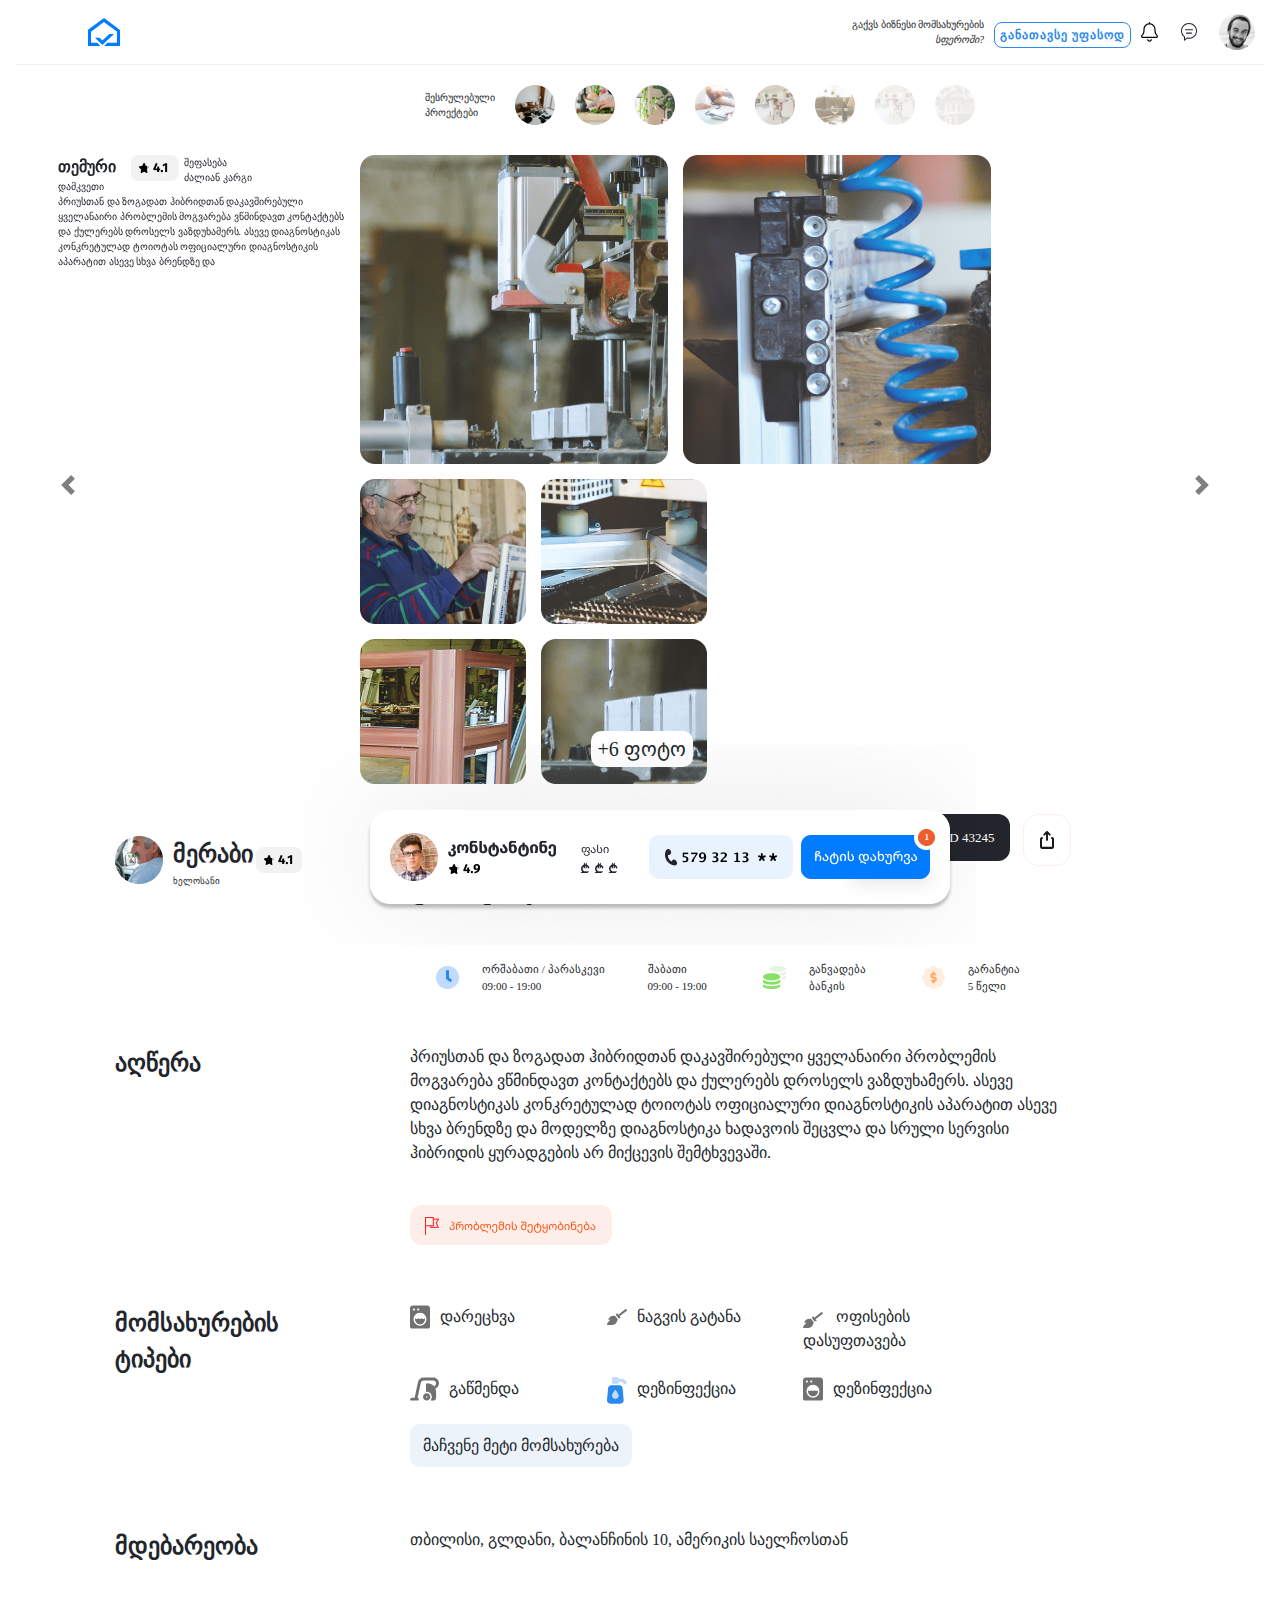
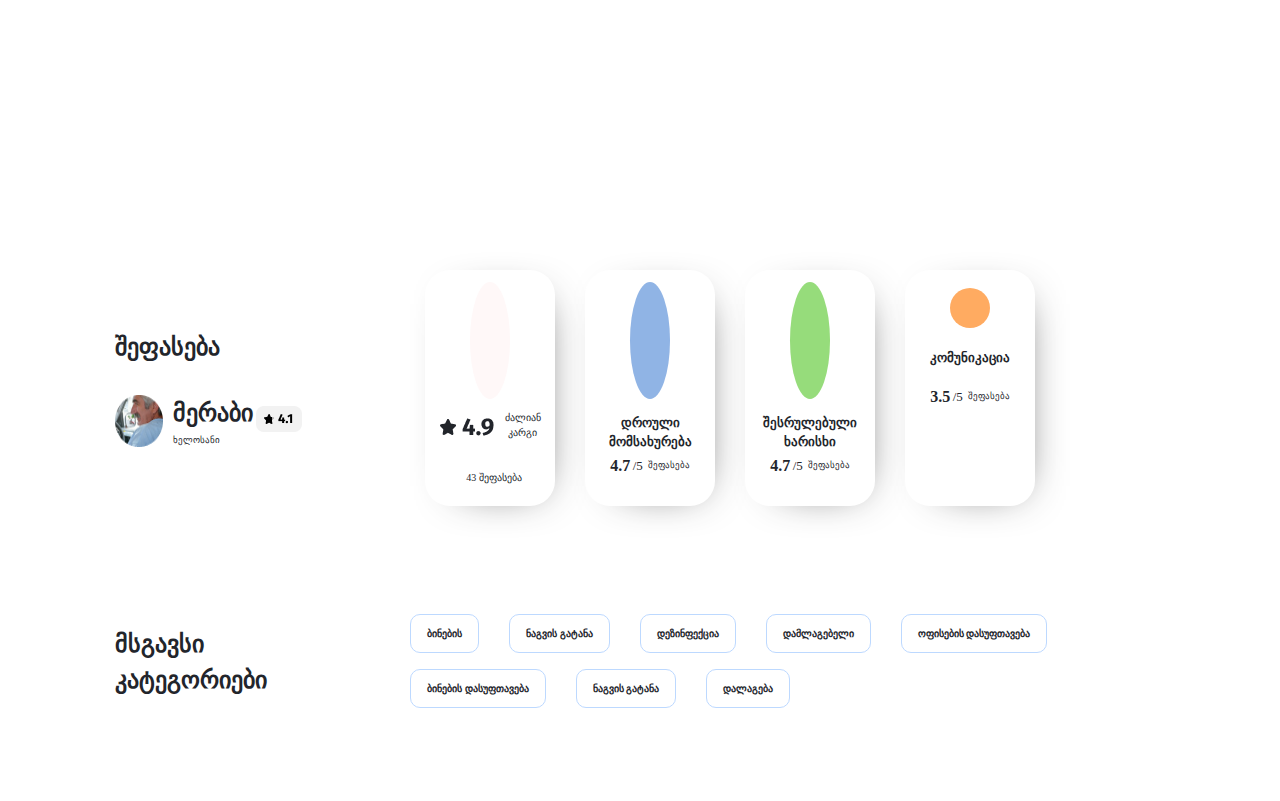
==== index1.html @ 474f7576 "temporary file" ====
<!DOCTYPE html>
<html lang="en">
<head>
    <meta charset="UTF-8">
    <meta name="viewport" content="width=device-width, initial-scale=1.0">
    <link rel="stylesheet" href="styles.css">
    <link rel="stylesheet"href="https://maxcdn.bootstrapcdn.com/bootstrap/4.5.0/css/bootstrap.min.css">

    <script src="https://ajax.googleapis.com/ajax/libs/jquery/3.5.1/jquery.min.js"></script>
    <script src="https://cdnjs.cloudflare.com/ajax/libs/popper.js/1.16.0/umd/popper.min.js"></script>
    <script src="https://maxcdn.bootstrapcdn.com/bootstrap/4.5.0/js/bootstrap.min.js"></script>
    <script src="awesome.js"></script>
    <title>Servisebi-Page</title>
</head>
<body>
    <!------------------------------------------------------------ Header
    ------------------------------------------------------------------->
    <div class="container-fluid justify-content-center">
        <header class="header mb-20 d-flex align-items-center" style="padding-left: 7.3rem">
            
            <div class="flex-grow-1">
                <a href="#">
                    <img class="logo" src="./icons/header/Combined Shape.svg" alt="logo">
                </a>
            </div>
                <div class="header__text d-flex">
                    <div class="d-flex flex-column">
                        <span class="header__text--1">გაქვს ბიზნესი მომსახურების</span>
                        <span class="header__text--2 text-right"> სფეროში?</span>
                    </div>
                    <a href="#">
                        <span class="header__text--3 align-self-center">განათავსე უფასოდ</span>
                    </a>   
                </div>
                <div class="header__icons">
                    <a href="#" class="">
                        <img src="./icons/header/1.svg" alt="bell">
                    </a>
                    <a href="#">
                        <img src="./icons/header/3.svg" alt="comments">
                    </a>
                    <a href="#">
                        <img src="./icons/header/2.svg" alt="profile">
                    </a>
                </div>
               
            
        </header> 
    </div>
    <!------------------------------------------- /Header -------------------------------------------------------------------->

    <!---------------------------------------------------- PROJECTS
    ---------------------------------------------------->
    <div class="container-fluid">
        <section class="done-projects pl-100 pb-30">
            
                <div class="row">
                    <div class="col-12 done d-flex justify-content-center align-items-center">
                            <div class="d-flex flex-column">
                                <span>შესრულებული</span>
                                <span>პროექტები</span>
                            </div>
                            <img src="./icons/stories/1.svg" alt="">
                            <img src="./icons/stories/2.svg" alt="">
                            <img src="./icons/stories/3.svg" alt="">
                            <img src="./icons/stories/4.svg" alt="">
                            <img src="./icons/stories/5.svg" alt="">
                            <img src="./icons/stories/6.png" alt="">
                            <img src="./icons/stories/7.png" alt="">
                            <img src="./icons/stories/8.png" alt="">
                    </div>
                </div>      
        </section>
    </div>
  <!------------------------------------------------------- /Done Projects -------------------------------------------------->
    <!------------------------------------------------------------SLIDER ----------------------------------------->
    <div class="row justify-content-center" style="padding-left: 7.3rem">
       
            <div id="carouselExampleIndicators" class="carousel slide" data-ride="carousel">
                <ol class="carousel-indicators">
                <li data-target="#carouselExampleIndicators" data-slide-to="0" class="active"></li>
                <li data-target="#carouselExampleIndicators" data-slide-to="1"></li>
                <li data-target="#carouselExampleIndicators" data-slide-to="2"></li>
                </ol>
                <div class="carousel-inner">


                <div class="carousel-item active">
                    <div class="row">
                        <div class="col-3 d-flex flex-column">

                            <div class="d-flex">
                                <div class="d-flex flex-column pr-4">
                                    <span class="normal-size font-weight-bold">თემური</span>
                                    <span>დამკვეთი</span>
                                </div>

                                <div>
                                    <img class="img-fluid" src="./icons/user/1.png" alt="star-4.1">
                                </div>
                                <div class="d-flex flex-column pl-2">
                                    <span>შეფასება</span> 
                                    <span>ძალიან კარგი</span>
                                </div>
                            </div>
                            <p>
                                პრიუსთან და ზოგადათ ჰიბრიდთან დაკავშირებული ყველანაირი პრობლემის მოგვარება ვწმინდავთ კონტაქტებს და
                                ქულერებს დროსელს ვაზდუხამერს.
                                ასევე დიაგნოსტიკას კონკრეტულად ტოიოტას ოფიციალური დიაგნოსტიკის აპარატით ასევე სხვა ბრენდზე და
                            </p>

                        </div>

                        <div class="col-9 d-flex flex-column align-self-center">

                            <div class="row d-flex">
                                <div class="col- pr-4 pb-4">
                                    <img class="img-fluid" src="./icons/user/2.png" alt="">
                                </div>
                                <div class="col- pr-4 pb-4">
                                    <img  class="img-fluid" src="./icons/user/3.png" alt="">
                                </div>
            
                                <div class="d-flex flex-column">
            
                                    <div class="d-flex">
                                        <div class="col- pr-4 pb-4"">
                                            <img class="img-fluid" src="./icons/user/4.png" alt="">
                                        </div>
                                        <div class="col-">
                                            <img class="img-fluid" src="./icons/user/5.png" alt="">
                                        </div>
                                    </div>
            
                                    <div class="d-flex">
                                        <div class="col- pr-4"">
                                            <img class="img-fluid" src="./icons/user/6.png" alt="">
                                        </div>
                                        <div class="col-">
                                            <img class="position-relative img-fluid"
                                            src="./icons/user/7.png" alt="">
                                            <div>
                                                <a class="extra-photo"href="#"><span>+6 ფოტო</span></a>
                                            </div>
                                            
                                        </div>
                                    </div>
                                
                                </div>
                            </div>
            
                        </div>
                    </div>
                    
                </div>
                <div class="carousel-item">
                    <div class="row">
                        <div class="col-3 d-flex flex-column">

                            <div class="d-flex">
                                <div class="d-flex flex-column pr-4">
                                    <span class="normal-size font-weight-bold">თემური</span>
                                    <span>დამკვეთი</span>
                                </div>

                                <div>
                                    <img src="./icons/user/1.png" alt="star-4.1">
                                </div>
                                <div class="d-flex flex-column pl-2">
                                    <span>შეფასება</span> 
                                    <span>ძალიან კარგი</span>
                                </div>

                            </div>
                        
                            <p>
                                პრიუსთან და ზოგადათ ჰიბრიდთან დაკავშირებული ყველანაირი პრობლემის მოგვარება ვწმინდავთ კონტაქტებს და
                                ქულერებს დროსელს ვაზდუხამერს.
                                ასევე დიაგნოსტიკას კონკრეტულად ტოიოტას ოფიციალური დიაგნოსტიკის აპარატით ასევე სხვა ბრენდზე და
                            </p>

                        </div>

                        <div class="col-9 d-flex flex-column align-self-center">

                            <div class="row d-flex">
                                <div class="col- pr-4 pb-4">
                                    <img class="img-fluid" src="./icons/user/2.png" alt="">
                                </div>
                                <div class="col- pr-4 pb-4">
                                    <img class="img-fluid" src="./icons/user/3.png" alt="">
                                </div>
            
                                <div class="d-flex flex-column">
            
                                    <div class="d-flex">
                                        <div class="col- pr-4 pb-4"">
                                            <img class="img-fluid" src="./icons/user/4.png" alt="">
                                        </div>
                                        <div class="col-">
                                            <img class="img-fluid" src="./icons/user/5.png" alt="">
                                        </div>
                                    </div>
            
                                    <div class="d-flex">
                                        <div class="col- pr-4"">
                                            <img class="img-fluid" src="./icons/user/6.png" alt="">
                                        </div>
                                        <div class="col-">
                                            <img class="position-relative
                                            img-fluid" src="./icons/user/7.png"
                                            alt="">
                                            <div>
                                                <a class="extra-photo"href="#"><span>+6 ფოტო</span></a>
                                            </div>
                                        </div>
                                    </div>
                                
                                </div>
                            </div>
            
                        </div>
                    </div>
                </div>

                <div class="carousel-item">
                    <div class="row">
                        <div class="col-3 d-flex flex-column">

                            <div class="d-flex">
                                <div class="d-flex flex-column pr-4">
                                    <span class="normal-size font-weight-bold">თემური</span>
                                    <span>დამკვეთი</span>
                                </div>

                                <div>
                                    <img src="./icons/user/1.png" alt="star-4.1">
                                </div>
                                <div class="d-flex flex-column pl-2">
                                    <span>შეფასება</span> 
                                    <span>ძალიან კარგი</span>
                                </div>

                            </div>
                        
                            <p>
                                პრიუსთან და ზოგადათ ჰიბრიდთან დაკავშირებული ყველანაირი პრობლემის მოგვარება ვწმინდავთ კონტაქტებს და
                                ქულერებს დროსელს ვაზდუხამერს.
                                ასევე დიაგნოსტიკას კონკრეტულად ტოიოტას ოფიციალური დიაგნოსტიკის აპარატით ასევე სხვა ბრენდზე და
                            </p>

                        </div>

                        <div class="col-9 d-flex flex-column align-self-center">

                            <div class="row d-flex">
                                <div class="col- pr-4 pb-4">
                                    <img class="img-fluid" src="./icons/user/2.png" alt="">
                                </div>
                                <div class="col- pr-4 pb-4">
                                    <img class="img-fluid" src="./icons/user/3.png" alt="">
                                </div>
            
                                <div class="d-flex flex-column">
            
                                    <div class="d-flex">
                                        <div class="col- pr-4 pb-4"">
                                            <img src="./icons/user/4.png" alt="">
                                        </div>
                                        <div class="col-">
                                            <img src="./icons/user/5.png" alt="">
                                        </div>
                                    </div>
            
                                    <div class="d-flex">
                                        <div class="col- pr-4"">
                                            <img src="./icons/user/6.png" alt="">
                                        </div>
                                        <div class="col-">
                                            <img class="position-relative" src="./icons/user/7.png" alt="">
                                            <div>
                                                <a class="extra-photo"href="#"><span>+6 ფოტო</span></a>
                                            </div>
                                        </div>
                                    </div>
                                
                                </div>
                            </div>
            
                        </div>
                    </div>
                </div>
                <a class="carousel-control-prev" href="#carouselExampleIndicators" role="button" data-slide="prev">
                <span class="carousel-control-prev-icon" aria-hidden="true"></span>
                <span class="sr-only">Previous</span>
                </a>
                <a class="carousel-control-next" href="#carouselExampleIndicators" role="button" data-slide="next">
                <span class="carousel-control-next-icon" aria-hidden="true"></span>
                <span class="sr-only">Next</span>
                </a>
            </div>
        </div>
    </div>


    <!-- /Slider -->

    <!----------------------------- USER INFORMATION--------------------------->  
    <section class="user-info pl-100 ">
        <div class="container-fluid">
<!---------------------------------------------------- USER NAME , PROFESSION , ID --------------------------------------------------->
            <div class="row d-flex  align-items-center pb-30">
                <div class="col-3 d-flex">
                    <div>
                        <img src="./icons/service/0.png" alt="">
                    </div>
                    
                    <div class="pl-10">
                        <span class="big-size">მერაბი</span>
                        <img src="./icons/service/1.png" alt="">
                        <div class="w-100"></div>
                        <span class="spec">ხელოსანი</span>
                    </div>
                </div>            
                <div class="col d-flex align-self-start">
                    <div>
                        <span class="big-bold">მანქანის
                        დიაგნოსტიკა,შეკეთება,</span>
                        <div class="w-100"></div>
                        <span class="big-bold">გაწმენდა.</span>
                    </div>

                    <div class="col">
                        <span class="id mr-3">ID 43245</span>
                        <img class="upload" src="./icons/service/2.svg" alt="">  
                    </div>
                </div>
            </div>
<!---------------------------------------- / USER NAME , PROFESSION , ID ----------------------------------------------->
    <!----------------------------------------------- SCHEDULE------------------------------------------------->
    <div class="row d-flex  align-items-center pb-30">
        <div class="col-3 d-flex ">
            <!-- EMPTY -->
        </div>

        <div class="col d-flex align-self-start">
            <div class="d-flex flex-column">
                <div class="d-flex schedule-font">
                    <div class="d-flex align-items-center">
                        <div>
                            <img class="" src="./icons/service/3.png" alt="">      
                        </div>
                        <span>ორშაბათი / პარასკევი <br>
                            09:00 - 19:00
                        </span>
                    </div>
                    
                    <div class="d-flex align-items-center">
                        <span>შაბათი<br>
                            09:00 - 19:00
                        </span>
                    </div>

                    <div class="d-flex align-items-center">
                        <div>
                            <img src="./icons/service/4.png" alt="">      
                        </div>
                        <span>განვადება<br>
                            ბანკის
                        </span>
                    </div>

                    <div class="d-flex align-items-center">
                        <div>
                            <img src="./icons/service/5.png" alt="">      
                        </div>
                        <span>გარანტია<br>
                            5 წელი
                        </span>
                    </div>
                </div> 
            </div>
        </div>
    </div>
<!-----------------------------------------------------</ SCHEDULE >------------------------------------------------------------->

<!----------------------------------------------------<DESCRIPTION>-------------------------------------------------------------->
    
    <div class="row d-flex  pb-60">
        <div class="col-3 d-flex ">
            <span class="big-size">აღწერა</span>
        </div>

        <div class="col-7 d-flex align-self-start">
            <div>
                <p class="pb-30">
                    პრიუსთან და ზოგადათ ჰიბრიდთან დაკავშირებული ყველანაირი
                    პრობლემის მოგვარება 
                    ვწმინდავთ კონტაქტებს და ქულერებს დროსელს ვაზდუხამერს.
                    ასევე დიაგნოსტიკას კონკრეტულად ტოიოტას ოფიციალური
                    დიაგნოსტიკის აპარატით ასევე სხვა ბრენდზე და
                    მოდელზე დიაგნოსტიკა ხადავოის შეცვლა და სრული სერვისი
                    ჰიბრიდის ყურადგების არ მიქცევის შემტხვევაში.
                </p>
                <div class="report">
                    <a href="#">
                        <img src="./icons/service/6.png" alt="">
                    </a>
                </div>
            </div>
        </div>
    </div>
<!----------------------------------------------------</DESCRIPTION>-------------------------------------------------------------->

<!------------------------------------------------------- SERVICE TYPE---------------------------------------------------------->
<div class="typeOfService mb-70">
    <div class="row d-flex ">
        <div class="col-3 d-flex flex-column">
            <span class="big-size">მომსახურების</span>
            <span class="big-size">ტიპები</span>
        </div>
        
        <div class="col-2 d-flex align-self-start abc">
            <img src="./icons/service/7.svg" alt="">
            <span>დარეცხვა</span>
        </div>
    
        <div class="col-2 d-flex align-self-start ">
            <img src="./icons/service/9.svg" alt="">
            <span>ნაგვის გატანა</span>
        </div>
    
        <div class="col col-lg-2 d-flex align-self-start">
            <div class="mr-5">
                <img src="./icons/service/9.svg" alt="">
                <span>ოფისების დასუფთავება</span>
            </div>
        </div>
    </div>
    
    <div class="row d-flex pb-30">
        <div class="col-3 d-flex flex-column">
            <!-- EMPTY -->
        </div>
    
        <div class="col-2 d-flex align-self-start abc">
            <img src="./icons/service/10.svg" alt="">
            <span>გაწმენდა</span>
        </div>
    
        <div class="col-2 d-flex align-self-start">
            <img src="./icons/service/11.svg" alt="">
            <span>დეზინფექცია</span>
        </div>
    
        <div class="col-2 d-flex align-self-start">
            <img src="./icons/service/7.svg" alt="">
            <span>დეზინფექცია</span>
        </div>
    </div>

    <div class="row d-flex">
        <div class="col-3 d-flex flex-column">
            <!-- EMPTY -->
        </div>
        
        <div class="col-9 d-flex align-self-start">
            <a href="#">
                <span class="more-service">მაჩვენე მეტი მომსახურება</span>
            </a>
        </div>
    
       
    </div>
</div>

<!------------------------------------------------------- /SERVICETYPE---------------------------------------------------------->

<!------------------------------------------------------- LOCATION---------------------------------------------------------->

<div class="location pb-60">
    
    <div class="row d-flex pb-30 ">
        <div class="col-3 d-flex">
            <span class="big-size">მდებარეობა</span>
        </div>
        <div class="col-6 d-flex flex-column align-self-start">
            <address>თბილისი, გლდანი, ბალანჩინის 10, ამერიკის
            საელჩოსთან</address>
                <iframe
                src="https://www.google.com/maps/embed?pb=!1m18!1m12!1m3!1d2977.8135190238745!2d44.736647814938785!3d41.72454268298961!2m3!1f0!2f0!3f0!3m2!1i1024!2i768!4f13.1!3m3!1m2!1s0x40447310262294ad%3A0xb2bdb2eec5625d!2s1%20Petre%20Kavtaradze%20St%2C%20T&#39;bilisi!5e0!3m2!1sru!2sge!4v1595661314664!5m2!1sru!2sge"
                width="700" height="218" frameborder="0" style="border:0;"
                allowfullscreen="" aria-hidden="false" tabindex="0"></iframe>
        </div>
    </div>
</div>
<!------------------------------------------------------- /LOCATION---------------------------------------------------------->

<!----------------------------------------------------- ESTIMATE ------------------------------------------------------------>

<section class="estimates pb-90">
    <div class="row d-flex  align-self-start align-items-center pb-30">

        <div class="col-3 d-flex">
            <div class="d-flex flex-column">
                <span class="big-size pb-30">შეფასება</span>
    
                <div class="d-flex">
                    <img src="./icons/service/0.png" alt="">
                    <div class="pl-10">
                        <span class="big-size">მერაბი</span>
                        <img src="./icons/service/1.png" alt="">
                        <div class="w-100">
                        </div>
                        <span class="spec">ხელოსანი</span>
                    </div>
                </div> 
            </div>
        </div>    
        
        <div class="col-auto d-flex align-self-start">
            <div class="col-auto d-flex justify-content-center text-center">
                <div class="d-flex flex-column estimates__first">
                    <div class="d-flex justify-content-center">
                        <div class="estimates-icons-shape">
                            <i class="fad fa-stars stars"></i>
                        </div>
                    </div>
                 
                   <div class="d-flex justify-content-center">
                    <div>   
                        <img class="mr-3"src="./icons/estimate/2.png" alt="estimate">
                    </div>
                        <div class="d-flex flex-column">
                            <span>ძალიან</span>
                            <span>კარგი</span>  
                        </div>
                   </div>
                   <span class="estimate-bottom">43 შეფასება</span>
                </div>
            </div>

            <div class="col-auto d-flex justify-content-center text-center">
                <div class="d-flex flex-column estimates__first
                align-items-center">
                <div class="d-flex justify-content-center">
                    <div class="estimates-icons-shape">
                        <i class="fad fa-clock clock"></i>
                    </div>
                </div>
                 
                   <div class="d-flex">
                        <div class="d-flex flex-column font-weight-bold
                        medium-size p-1 text-center justify-content-center">
                            <span>დროული</span>
                            <span>მომსახურება</span>  
                        </div>
                   </div>
                   <div class="d-flex justify-content-center align-items-center">
                    <span class="normal-size font-weight-bold">4.7</span>
                    <span class="medium-size ml-1">/5</span>
                    <span class="small-size ml-2">შეფასება</span>
                   </div>
                </div>
            </div>

            <div class="col-auto d-flex justify-content-center text-center">
                <div class="d-flex flex-column estimates__first
                align-items-center">
                    <div class="d-flex justify-content-center">
                        <div class="estimates-icons-shape">
                            <i class="fad fa-shield-check shield"></i>
                        </div>
                    </div>
                 
                   <div class="d-flex">
                        <div class="d-flex flex-column font-weight-bold
                        medium-size p-1 text-center justify-content-center">
                            <span>შესრულებული</span>
                            <span>ხარისხი</span>  
                        </div>
                   </div>
                   <div class="d-flex justify-content-center align-items-center">
                        <span class="normal-size font-weight-bold">4.7</span>
                        <span class="medium-size ml-1">/5</span>
                        <span class="small-size ml-2">შეფასება</span>
                   </div>
                   
                </div>
            </div>

            <div class="col-auto d-flex justify-content-center text-center">
                <div class="d-flex flex-column estimates__first
                align-items-center">
                    <div class="d-flex justify-content-center estimates-icons-shape">
                        <div class="hands">
                            <i class="fad fa-praying-hands"></i>
                        </div>
                    </div>
                 
                   <div class="d-flex">
                        <div class="d-flex flex-column font-weight-bold
                        medium-size p-1 text-center justify-content-center">
                            <span class="pb-4">კომუნიკაცია</span>
                        </div>
                   </div>
                   <div class="d-flex justify-content-center align-items-center">
                        <span class="normal-size font-weight-bold">3.5</span>
                        <span class="medium-size ml-1">/5</span>
                        <span class="small-size ml-2">შეფასება</span>
                   </div>
                   
                </div>
            </div>
        </div>
    </div>
</section>


<!----------------------------------------------------- /ESTIMATE ------------------------------------------------------------>
      
<!----------------------------------------------------- SIMILAR CATEGORIES------------------------------------------------------------>        
<section class="sim-categories pb-90">
    <div class="row">
        <div class="col-3 big-size font-weight-bold">
            <div class="d-flex flex-column">
                <span>მსგავსი</span>
                <span>კატეგორიები</span>
            </div>
           
        </div>
        <div class="col-7 font-weight-bold">
            <div class="row  mb-4">
                <div class="col-auto">
                    <a href="#">
                        <span>ბინების</span>
                    </a>
                    
                </div>
                <div class="col-auto">
                    <a href="#">
                        <span>ნაგვის გატანა</span>
                    </a>
                    
                </div>
                <div class="col-auto">
                    <a href="#">
                        <span>დეზინფექცია</span>
                    </a>
                    
                </div>
                <div class="col-auto">
                    <a href="#">
                        <span>დამლაგებელი</span>
                    </a>
                   
                </div>
                <div class="col-auto">
                    <a href="#">
                        <span>ოფისების დასუფთავება</span>
                    </a>
                    
                </div>
                <div class="w-100 mb-40"></div>

                <div class="col-auto">
                    <a href="#">
                        <span>ბინების დასუფთავება</span>
                    </a>
                    
                </div>
                <div class="col-auto">
                    <a href="#">
                        <span>ნაგვის გატანა</span>
                    </a>
                    
                </div>
                <div class="col-auto">
                    <a href="#">
                        <span>დალაგება</span>
                    </a> 
                </div>
            </div>
        </div>
    </div>
    
</section>
<div class="fixed-bottom fixed text-center">
    <div class="row justify-content-center">
        <div class="col-auto">
            <img src="./icons/fixed/1.png" alt="">
        </div>
    </div>
</div>


<!-----------------------------------------------------/ SIMILAR CATEGORIEES------------------------------------------------------------> 

</section>  
    
</body>
</html>
---- styles.css ----
/* Import font (FiraGo,NotoSansGeorgian) */
@import url("https://free.bboxtype.com/embedfonts/?family=FiraGO:100,100i,200,200i,300,300i,400,400i,500,500i,600,600i,700,700i,800,800i,900,900i");
@font-face {
  font-family: "NotoSansGeorgian";
  src: url("/fonts/NotoSansGeorgian-Medium") format("ttf"), url("/fonts/NotoSansGeorgian-Regular") format("ttf");
}

/* Asteriscs */
* {
  text-decoration: none !important;
  color: #22252B;
}

/*HTML, BODY */
html {
  font-size: 62.5%;
  margin: 0 !important;
  padding: 0 !important;
}

body {
  font-family: FiraGO !important;
  font-style: Bold !important;
  font-size: 1.6rem;
  background-color: #f1f1f1;
}

/* Paddings & Margins */
.pl-100 {
  padding-left: 10rem;
}

.pl-150 {
  padding-left: 15rem;
}

.pl-10 {
  padding-left: 1rem;
}

.pb-30 {
  padding-bottom: 3rem;
}

.pb-60 {
  padding-bottom: 6rem;
}

.pb-90 {
  padding-bottom: 9rem;
}

.mb-20 {
  margin-bottom: 2rem;
}

.mb-40 {
  margin-bottom: 4rem;
}

.mb-70 {
  margin-bottom: 7rem;
}

/* TEXT */
.normal-size {
  font-size: 1.6rem !important;
}

.medium-size {
  font-size: 1.3rem !important;
}

.small-size {
  font-size: 0.9rem !important;
}

.big-size {
  font-size: 2.4rem !important;
  font-weight: 700;
}

.big-bold {
  font-size: 3.2rem;
  font-weight: 700;
}

/*..............................*/
/* SLiDER */
.carousel-control-prev-icon {
  position: absolute;
  left: 0% !important;
  background-image: url("data:image/svg+xml;charset=utf8,%3Csvg xmlns='http://www.w3.org/2000/svg' fill='black' viewBox='0 0 8 8'%3E%3Cpath d='M5.25 0l-4 4 4 4 1.5-1.5-2.5-2.5 2.5-2.5-1.5-1.5z'/%3E%3C/svg%3E") !important;
}

.carousel-control-next-icon {
  background-image: url("data:image/svg+xml;charset=utf8,%3Csvg xmlns='http://www.w3.org/2000/svg' fill='black' viewBox='0 0 8 8'%3E%3Cpath d='M2.75 0l-1.5 1.5 2.5 2.5-2.5 2.5 1.5 1.5 4-4-4-4z'/%3E%3C/svg%3E") !important;
}

.extra-photo {
  position: relative;
  color: black;
  font-size: 2rem;
  left: 30%;
  top: -50px;
  padding: 0.7rem;
  background-color: #fff;
  border-radius: 10px;
}

/* /SLIER */
/* ---------------HEADER----------------------*/
header {
  border-bottom: 1px solid #EDF3FB;
  height: 6.5rem;
}

header .header__text {
  margin-left: 3rem;
  font-size: 2rem;
}

header .header__text--1 {
  font-family: FiraGO;
  font-style: Book Italic;
  font-size: 1rem;
}

header .header__text--2 {
  font-family: FiraGO;
  font-style: Italic;
  font-size: 1rem;
}

header .header__text--3 {
  font-family: NotoSansGeorgian;
  font-weight: 600;
  font-size: 1.2rem;
  border: 1px solid #2B89EE;
  border-radius: 8px;
  color: #2B89EE;
  margin-left: 1rem;
  padding: 0.5rem;
  letter-spacing: 1px;
}

header .header__icons * {
  margin: 0.5rem;
}

/* ---------------/HEADER-----------------------*/
/* -----------------DONE PROJECTS----------------*/
.done-projects .done > * {
  margin-left: 2rem;
}

/* -----------------/DONE PROJECTS----------------*/
/* -----------------USER-INFO----------------*/
.user-info .spec {
  font-size: 9px;
  font-family: NotoSansGeorgian;
}

.user-info .id {
  background-color: #22252B;
  border-radius: 12px;
  color: #fff;
  font-size: 1.3rem;
  line-height: 1.6rem;
  padding: 1.6rem;
}

.user-info .upload {
  border: 1px solid #FFEDEE;
  padding: 1.6rem;
  border-radius: 15px;
}

.user-info .schedule-font {
  font-size: 1.1rem;
}

.user-info .schedule-font :hover {
  background-color: #EDF3FB;
}

.user-info .schedule-font div {
  padding: 13px;
  border-radius: 1.5rem;
  -webkit-transition: all .3s;
  transition: all .3s;
}

.user-info .schedule-font > div {
  margin-right: 1.7rem;
}

.user-info .schedule-font img {
  padding-right: 1rem;
}

.user-info p {
  font-family: NotoSansGeorgian;
  font-size: 1.6rem;
}

.user-info .typeOfService span {
  font-family: Helventica;
  font-size: 1.6rem;
}

.user-info .typeOfService span:nth-last-child() {
  background-color: #EDF3FB;
}

.user-info .typeOfService img {
  padding-right: 1rem;
}

.user-info .more-service {
  background-color: #EDF3FB;
  border-radius: 10px;
  padding: 1.3rem;
}

.user-info .location address {
  font-family: NotoSansGeorgian;
  font-size: 1.6rem;
}

/* -----------------/USER-INFO----------------*/
.estimates__first {
  background-color: #fff;
  border-radius: 25px;
  -webkit-box-shadow: 10px 7px 44px -27px rgba(0, 0, 0, 0.83);
  box-shadow: 10px 7px 44px -27px rgba(0, 0, 0, 0.83);
  -webkit-transition: all .3s;
  transition: all .3s;
}

.estimates__first:hover {
  background-color: #F8EBC2;
}

.estimates__first .estimates-icons-shape {
  padding: 1.8rem 4.5rem 1.7rem 4.5rem;
}

.estimates__first .stars {
  font-size: 7rem;
  border-radius: 100%;
  background-color: #fff8f8;
  padding: 20px;
  color: blue;
  --fa-primary-color: #FFDF77;
  --fa-secondary-color: #FFEDB2;
  --fa-secondary-opacity: 1;
}

.estimates__first .estimate-bottom {
  padding: 1.3rem 0.9rem 1.2rem 1.7rem;
  margin: 1.3rem 0 0.9rem 0;
  background-color: #fff;
  border-radius: 10px;
  -ms-flex-item-align: center;
      -ms-grid-row-align: center;
      align-self: center;
}

.estimates .clock {
  font-size: 7rem;
  border-radius: 100%;
  background-color: #90B4E5;
  padding: 20px;
  color: blue;
  --fa-primary-color: #90B4E5;
  --fa-secondary-color: #FFFFFF;
  --fa-secondary-opacity: 1;
}

.shield {
  font-size: 7rem;
  border-radius: 100%;
  background-color: #96DC7B;
  padding: 20px;
  color: blue;
  --fa-primary-color: #96DC7B;
  --fa-secondary-color: #FFFFFF;
  --fa-secondary-opacity: 1;
}

.hands {
  font-size: 2rem;
  border-radius: 100%;
  background-color: #FFAB61;
  padding: 20px;
  color: blue;
  --fa-primary-color: #FFFFFF;
  --fa-secondary-color: #FFEEDF;
  --fa-secondary-opacity: .7;
}

.hands .fa-praying-hands {
  font-size: 2.4rem;
}

.sim-categories .col-7 span {
  border: 1px solid #BDD9FF;
  -webkit-box-sizing: border-box;
          box-sizing: border-box;
  border-radius: 10px;
  padding: 1.3rem 1.6rem;
}

.fixed-bottom {
  margin-bottom: -4.5rem;
}
/*# sourceMappingURL=styles.css.map */
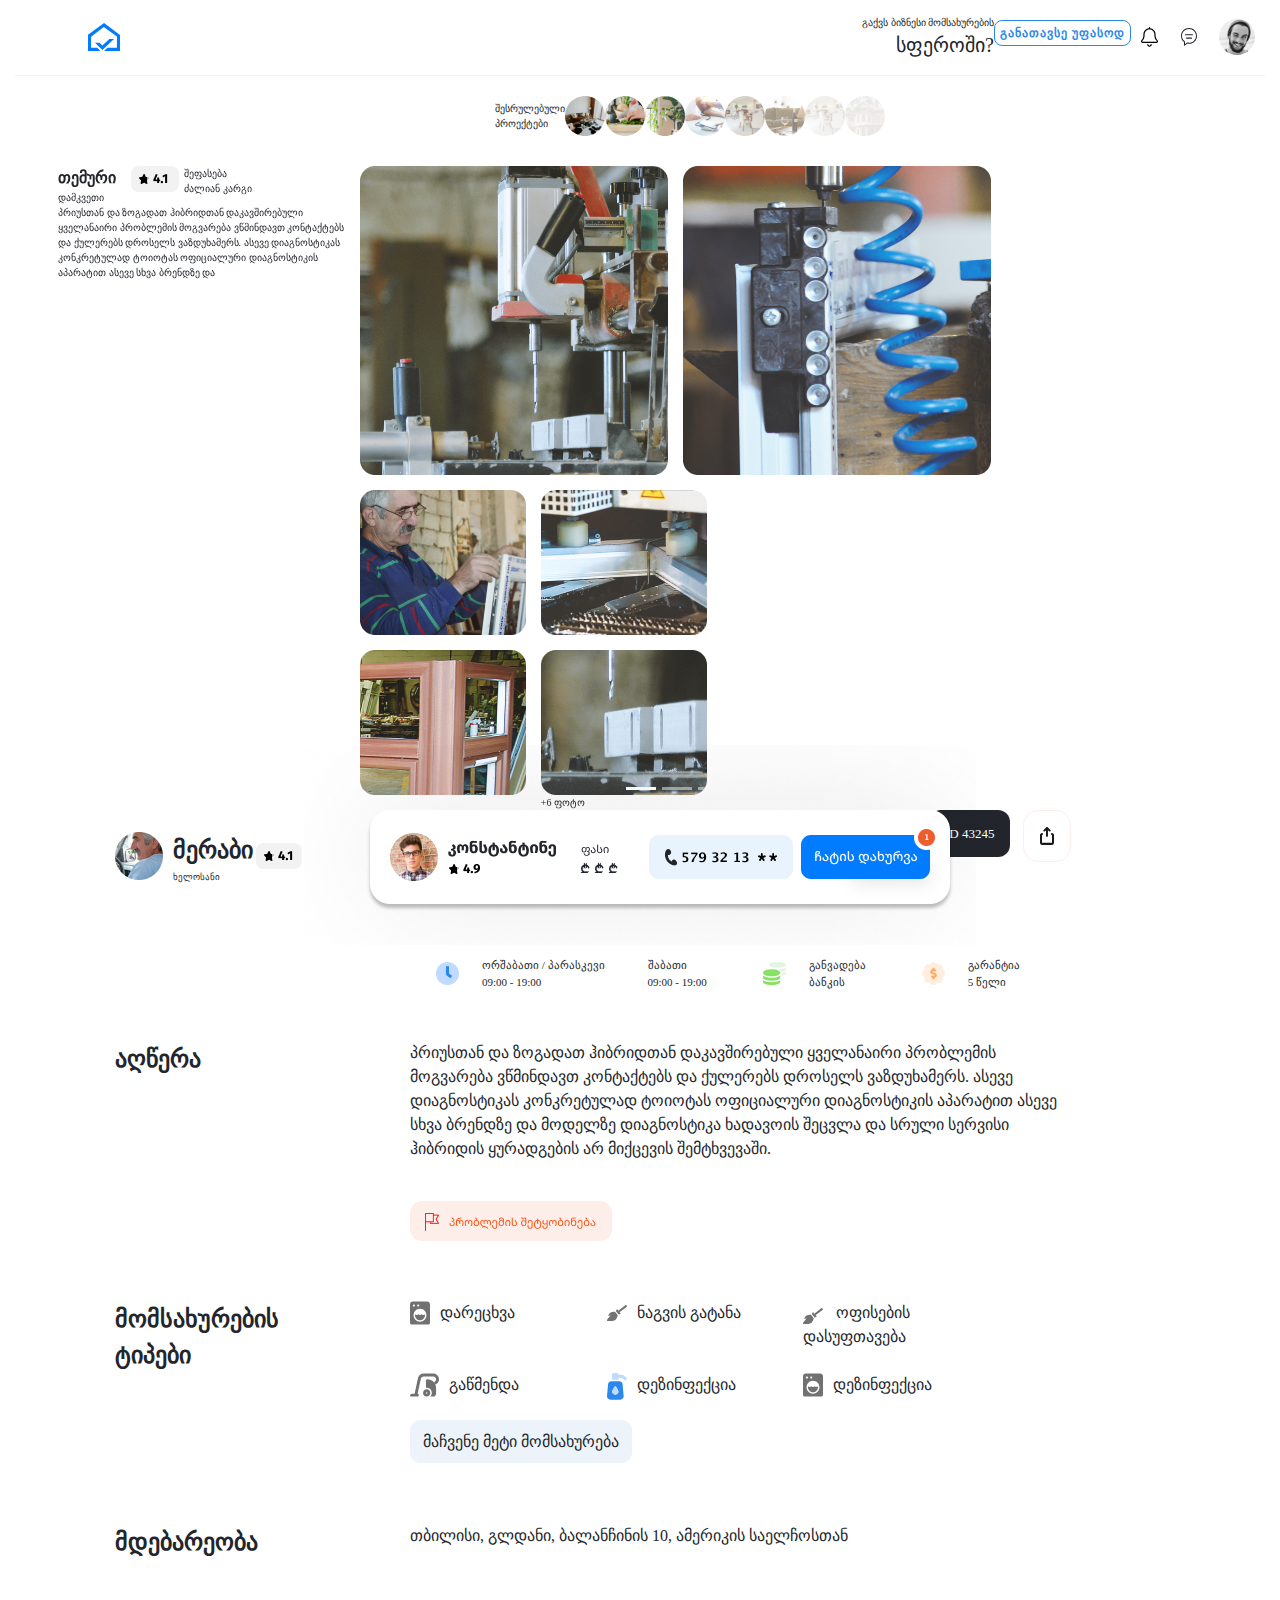
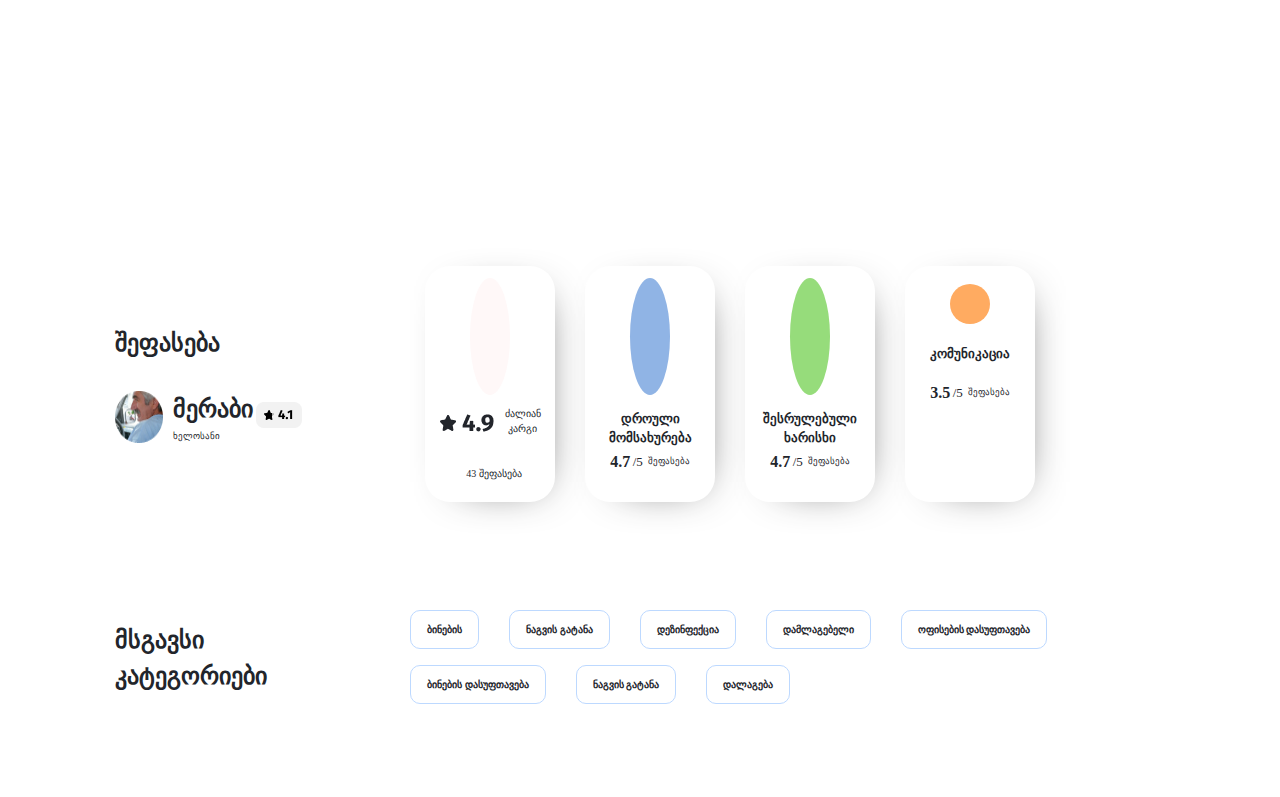
==== commit 2115a6cc: "test" ====
--- a/index1.html
+++ b/index1.html
@@ -302,7 +302,6 @@
         </div>
     </div>
 
-
     <!-- /Slider -->
 
     <!----------------------------- USER INFORMATION--------------------------->  
--- a/styles.css
+++ b/styles.css
@@ -25,6 +25,15 @@
   background-color: #f1f1f1;
 }
 
+/* FONTS */
+.font-primary {
+  font-family: FiraGO;
+}
+
+.font-secondary {
+  font-family: NotoSansGeorgian;
+}
+
 /* Paddings & Margins */
 .pl-100 {
   padding-left: 10rem;
@@ -71,6 +80,10 @@
   font-size: 1.3rem !important;
 }
 
+.medium-size-1 {
+  font-size: 1.2rem !important;
+}
+
 .small-size {
   font-size: 0.9rem !important;
 }
@@ -80,43 +93,27 @@
   font-weight: 700;
 }
 
+.large-size {
+  font-size: 3.2rem !important;
+}
+
 .big-bold {
   font-size: 3.2rem;
   font-weight: 700;
 }
 
 /*..............................*/
-/* SLiDER */
-.carousel-control-prev-icon {
-  position: absolute;
-  left: 0% !important;
-  background-image: url("data:image/svg+xml;charset=utf8,%3Csvg xmlns='http://www.w3.org/2000/svg' fill='black' viewBox='0 0 8 8'%3E%3Cpath d='M5.25 0l-4 4 4 4 1.5-1.5-2.5-2.5 2.5-2.5-1.5-1.5z'/%3E%3C/svg%3E") !important;
-}
-
-.carousel-control-next-icon {
-  background-image: url("data:image/svg+xml;charset=utf8,%3Csvg xmlns='http://www.w3.org/2000/svg' fill='black' viewBox='0 0 8 8'%3E%3Cpath d='M2.75 0l-1.5 1.5 2.5 2.5-2.5 2.5 1.5 1.5 4-4-4-4z'/%3E%3C/svg%3E") !important;
-}
-
-.extra-photo {
-  position: relative;
-  color: black;
-  font-size: 2rem;
-  left: 30%;
-  top: -50px;
-  padding: 0.7rem;
-  background-color: #fff;
-  border-radius: 10px;
-}
-
-/* /SLIER */
 /* ---------------HEADER----------------------*/
 header {
   border-bottom: 1px solid #EDF3FB;
-  height: 6.5rem;
+  padding: 1.4rem 0 1.5rem 0;
+}
+
+header .header-phone {
+  display: none;
 }
 
 header .header__text {
-  margin-left: 3rem;
   font-size: 2rem;
 }
 
@@ -126,20 +123,13 @@
   font-size: 1rem;
 }
 
-header .header__text--2 {
-  font-family: FiraGO;
-  font-style: Italic;
-  font-size: 1rem;
-}
-
 header .header__text--3 {
   font-family: NotoSansGeorgian;
-  font-weight: 600;
+  font-weight: bold;
   font-size: 1.2rem;
   border: 1px solid #2B89EE;
   border-radius: 8px;
   color: #2B89EE;
-  margin-left: 1rem;
   padding: 0.5rem;
   letter-spacing: 1px;
 }
@@ -148,13 +138,136 @@
   margin: 0.5rem;
 }
 
-/* ---------------/HEADER-----------------------*/
-/* -----------------DONE PROJECTS----------------*/
-.done-projects .done > * {
-  margin-left: 2rem;
-}
-
-/* -----------------/DONE PROJECTS----------------*/
+header .header__images {
+  display: -webkit-box;
+  display: -ms-flexbox;
+  display: flex;
+  gap: 2rem;
+}
+
+@media only screen and (max-width: 768px) {
+  header .container-fluid {
+    background-color: #F9F9F9;
+    -webkit-box-shadow: 0px 6px 20px rgba(0, 0, 0, 0.1);
+            box-shadow: 0px 6px 20px rgba(0, 0, 0, 0.1);
+  }
+  header header {
+    font-family: NotoSansGeorgian;
+    border-bottom: none;
+  }
+  header .header-desc {
+    display: none !important;
+  }
+  header .header-phone {
+    display: -webkit-box !important;
+    display: -ms-flexbox !important;
+    display: flex !important;
+  }
+  header .container-fluid {
+    padding: 1.6rem 1.9rem 1.8rem 1.5rem !important;
+  }
+}
+
+/* ---------------/HEADER---------------*/
+/* -----------------CRAFTSMAN PROJECTS----------------*/
+@media only screen and (max-width: 768px) {
+  .craftsman-projects {
+    display: none;
+  }
+}
+
+/* -----------------/CRAFTSMAN PROJECTS----------------*/
+/* -----------------CRAFTSMAN AND HIS CLIENTS-----------------*/
+.craftsman-clients {
+  display: none !important;
+}
+
+.craftsman-clients .container-fluid * {
+  display: -webkit-box;
+  display: -ms-flexbox;
+  display: flex;
+  -webkit-box-align: center;
+      -ms-flex-align: center;
+          align-items: center;
+}
+
+.craftsman-clients .container-fluid .row .col .craftsman-block {
+  position: relative;
+  margin-right: 1rem;
+  margin-left: 0.5rem;
+  background-color: #EDF3FB;
+  border-radius: 30px;
+  padding: 1rem;
+  font-family: NotoSansGeorgian;
+}
+
+.craftsman-clients .container-fluid .row .col .craftsman-block .cratsfman-icon-subtext {
+  position: absolute;
+  font-size: 1rem;
+  color: #7C7C7D;
+  bottom: -2rem;
+  left: 0.5rem;
+}
+
+.craftsman-clients .container-fluid .row .col .craftsman-block .craftman-icon {
+  margin-right: 0.8rem;
+}
+
+.craftsman-clients .container-fluid .row .col .craftsman-block div {
+  margin-right: 0.8rem;
+}
+
+.craftsman-clients .container-fluid .row .col .craftsman-block div img {
+  margin-right: 0.5rem;
+}
+
+.craftsman-clients .container-fluid .row .col .craftsman-block div span:first-of-type {
+  font-size: 2rem;
+  font-weight: bolder;
+}
+
+.craftsman-clients .container-fluid .row .col .clients-group {
+  position: relative;
+}
+
+.craftsman-clients .container-fluid .row .col .clients-group .with-circle {
+  position: relative;
+}
+
+.craftsman-clients .container-fluid .row .col .clients-group .with-circle:first-of-type {
+  border: 2px solid #BFDBF9;
+  border-radius: 50%;
+}
+
+.craftsman-clients .container-fluid .row .col .clients-group .with-circle .client-2-circle {
+  /*  display: none; */
+  position: absolute;
+  left: -0.5rem;
+}
+
+.craftsman-clients .container-fluid .row .col .clients-group .clients-group-subtext {
+  position: absolute;
+  bottom: -3.5rem;
+  left: 3.5rem;
+}
+
+.craftsman-clients .container-fluid .row .col .clients-group .clients-group-subtext span:first-of-type {
+  font-weight: bold;
+  font-size: 1.1rem;
+}
+
+.craftsman-clients .container-fluid .row .col .clients-group .clients-group-subtext span:last-of-type {
+  font-size: .9rem;
+  font-family: NotoSansGeorgian;
+}
+
+@media only screen and (max-width: 768px) {
+  .craftsman-clients {
+    display: inline !important;
+  }
+}
+
+/*-----------------/CRAFTSMAN AND HIS CLIENTS-----------------*/
 /* -----------------USER-INFO----------------*/
 .user-info .spec {
   font-size: 9px;
@@ -229,6 +342,173 @@
 }
 
 /* -----------------/USER-INFO----------------*/
+/*-----------------/USER-INFO----------------*/
+/*-------------------SLIDER------------------*/
+.craftsman-portfolio .carousel-control-prev-icon {
+  position: absolute;
+  left: 10% !important;
+  background-image: url("data:image/svg+xml;charset=utf8,%3Csvg xmlns='http://www.w3.org/2000/svg' fill='black' viewBox='0 0 8 8'%3E%3Cpath d='M5.25 0l-4 4 4 4 1.5-1.5-2.5-2.5 2.5-2.5-1.5-1.5z'/%3E%3C/svg%3E") !important;
+}
+
+.craftsman-portfolio .carousel-control-next-icon {
+  background-image: url("data:image/svg+xml;charset=utf8,%3Csvg xmlns='http://www.w3.org/2000/svg' fill='black' viewBox='0 0 8 8'%3E%3Cpath d='M2.75 0l-1.5 1.5 2.5 2.5-2.5 2.5 1.5 1.5 4-4-4-4z'/%3E%3C/svg%3E") !important;
+  position: absolute;
+  right: 10% !important;
+}
+
+.craftsman-portfolio .carousel-indicators {
+  left: 20%;
+}
+
+.craftsman-portfolio .extra-photos {
+  position: absolute;
+  color: black;
+  font-size: inherit;
+  left: 40%;
+  top: 60%;
+  padding: 8%;
+  background-color: #fff;
+  border-radius: 10px;
+}
+
+@media only screen and (max-width: 1024px) {
+  .craftsman-portfolio .sl-imgs-big {
+    -ms-flex-wrap: wrap;
+        flex-wrap: wrap;
+    -webkit-box-pack: center;
+        -ms-flex-pack: center;
+            justify-content: center;
+  }
+  .craftsman-portfolio .sl-imgs-big img {
+    max-width: 18rem;
+  }
+  .craftsman-portfolio .sl-imgs-big .sl-imgs-small {
+    -webkit-box-orient: horizontal !important;
+    -webkit-box-direction: normal !important;
+        -ms-flex-direction: row !important;
+            flex-direction: row !important;
+    /* display: none!important; */
+  }
+  .craftsman-portfolio .sl-imgs-big .sl-imgs-small *:not(:last-child) {
+    margin-right: 1rem !important;
+  }
+  .craftsman-portfolio .sl-imgs-big .sl-imgs-small img {
+    max-width: 7rem;
+    margin-right: 1.5rem;
+  }
+  .craftsman-portfolio .extra-photos {
+    top: 50% !important;
+    left: 30% !important;
+    padding: 1% !important;
+    border-radius: 5px !important;
+  }
+}
+
+@media only screen and (max-width: 768px) {
+  .craftsman-portfolio {
+    display: none !important;
+  }
+  .craftsman-portfolio .description {
+    min-width: 25rem !important;
+  }
+}
+
+.craftsman-portfolio-mob {
+  display: none;
+}
+
+@media only screen and (max-width: 768px) {
+  .craftsman-portfolio-mob {
+    display: block !important;
+  }
+  .craftsman-portfolio-mob .img-container {
+    position: relative !important;
+  }
+  .craftsman-portfolio-mob .img-container .user-info-mob {
+    position: absolute !important;
+    left: 0;
+    top: 20%;
+  }
+  .craftsman-portfolio-mob .fa-star * {
+    color: #fff !important;
+  }
+  .craftsman-portfolio-mob .extra-photos-mob {
+    top: 45%;
+    left: 25%;
+  }
+}
+
+/*-------------------/SLIDER------------------*/
+/* ------------PROFESSION-INFO ---------------*/
+.user-profession .craftsman {
+  display: -webkit-box;
+  display: -ms-flexbox;
+  display: flex;
+  gap: 0.9rem;
+  margin-right: 8.6rem;
+}
+
+.user-profession .craftsman .star-4 {
+  font-size: 1.2rem;
+  background-color: #F2F2F2;
+  border-radius: 8px;
+  padding: 0.4rem 0.8rem;
+}
+
+@media only screen and (max-width: 1024px) {
+  .user-profession .craftsman {
+    display: none !important;
+  }
+}
+
+.user-profession .diagnostic {
+  position: relative;
+  -ms-flex-wrap: wrap;
+      flex-wrap: wrap;
+}
+
+.user-profession .diagnostic span:first-of-type {
+  font-size: 2vw !important;
+}
+
+.user-profession .diagnostic span:last-of-type {
+  font-size: 1.2vw !important;
+}
+
+@media only screen and (max-width: 1024px) {
+  .user-profession .diagnostic span:first-of-type {
+    font-size: 1.8rem !important;
+  }
+  .user-profession .diagnostic span:last-of-type {
+    font-size: 1.1rem !important;
+  }
+}
+
+@media only screen and (max-width: 768px) {
+  .user-profession .diagnostic span:first-of-type {
+    font-size: 1.8rem !important;
+  }
+  .user-profession .diagnostic span:last-of-type {
+    font-size: 1.1rem !important;
+  }
+}
+
+.user-profession .unic-id {
+  position: absolute;
+  right: -9rem;
+  background: #22252B;
+  border-radius: 12px;
+  padding: 1rem;
+  color: #fff;
+}
+
+.user-profession .share-btn {
+  padding: 1.1rem 1.2rem;
+  border: 1px solid #ffedeee0;
+  border-radius: 15px;
+}
+
+/* ------------/PROFESSION-INFO --------------*/
 .estimates__first {
   background-color: #fff;
   border-radius: 25px;
